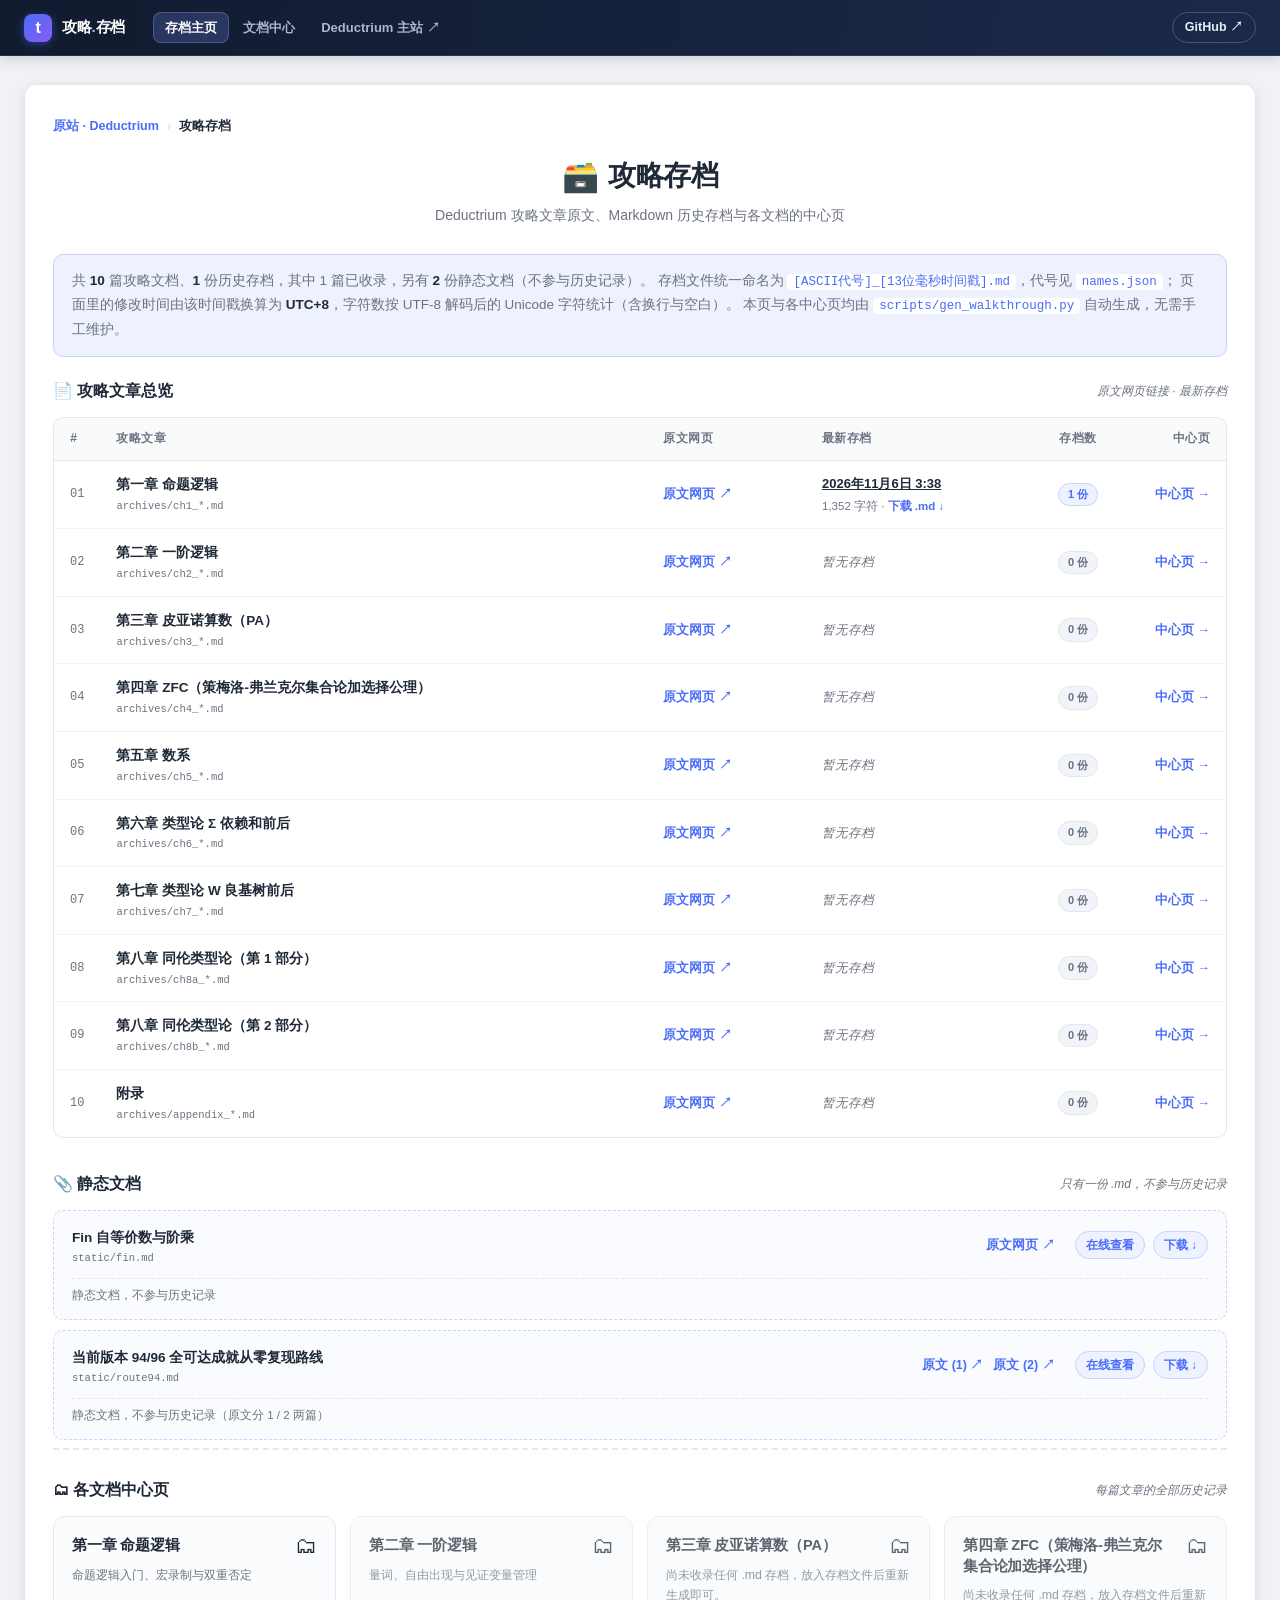
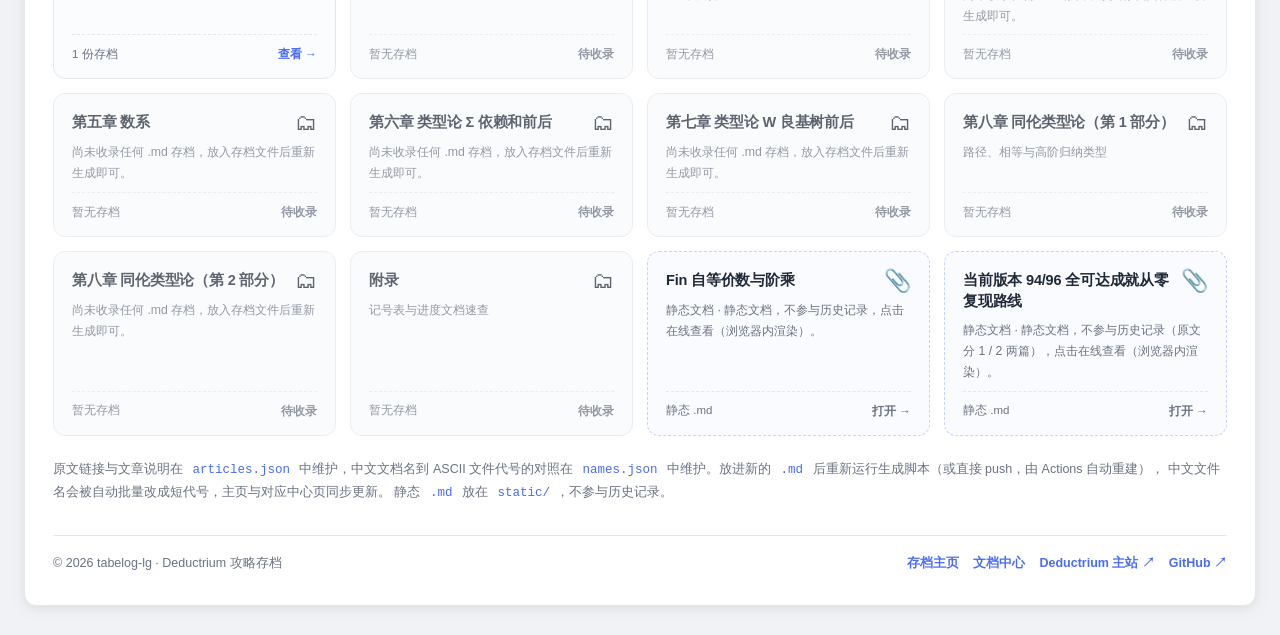
==== index.html @ 06af1749 "init" ====
<!DOCTYPE html>
<html lang="zh-CN">
<head>
    <meta charset="UTF-8">
    <meta name="viewport" content="width=device-width, initial-scale=1.0">
    <title>攻略存档 · Deductrium</title>
    <meta name="description" content="Deductrium 攻略文章原文链接、最新存档与各文档历史记录中心页。">
    <link rel="icon" href="data:,">
    <link rel="stylesheet" href="assets/site.css">
    <link rel="stylesheet" href="assets/walkthrough.css">
    <script src="assets/site.js" defer></script>
</head>
<body class="page-walkthrough has-site-nav" data-section="walkthrough">
    <header class="site-nav">
        <a class="site-nav__brand" href="index.html">
            <span class="site-nav__mark">t</span>
            <span>攻略<span class="site-nav__dot">.</span>存档</span>
        </a>
        <nav class="site-nav__links" aria-label="主导航">
            <a href="index.html" data-nav="walkthrough">存档主页</a>
            <a href="index.html#docs" data-nav="docs">文档中心</a>
            <a href="https://tabelog-lg.github.io/deductrium/" data-nav="deductrium" target="_blank" rel="noopener">Deductrium 主站 ↗</a>
        </nav>
        <a class="site-nav__repo" href="https://github.com/tabelog-lg/deductrium-walkthrough" target="_blank" rel="noopener">GitHub ↗</a>
    </header>
    <div class="container">
        <div class="site-crumb">
            <a href="https://tabelog-lg.github.io/deductrium/">原站 · Deductrium</a><span class="sep">›</span><span class="cur">攻略存档</span>
        </div>
        <div class="header">
            <h1><span class="icon">🗃️</span> 攻略存档</h1>
            <p>Deductrium 攻略文章原文、Markdown 历史存档与各文档的中心页</p>
        </div>

        <div class="wk-lead">
            共 <strong>10</strong> 篇攻略文档、<strong>1</strong> 份历史存档，其中 1 篇已收录，另有 <strong>2</strong> 份静态文档（不参与历史记录）。
            存档文件统一命名为 <code>[ASCII代号]_[13位毫秒时间戳].md</code>，代号见 <code>names.json</code>；
            页面里的修改时间由该时间戳换算为 <strong>UTC+8</strong>，字符数按 UTF-8 解码后的 Unicode 字符统计（含换行与空白）。
            本页与各中心页均由 <code>scripts/gen_walkthrough.py</code> 自动生成，无需手工维护。
        </div>

        <div class="wk-block">
            <div class="section-header">
                <h2>📄 攻略文章总览</h2>
                <span class="hint">原文网页链接 · 最新存档</span>
            </div>
            <div class="wk-table-wrap">
                <table class="wk-table">
                    <thead>
                        <tr>
                            <th class="col-num">#</th>
                            <th>攻略文章</th>
                            <th>原文网页</th>
                            <th class="col-latest">最新存档</th>
                            <th class="col-count">存档数</th>
                            <th class="col-center">中心页</th>
                        </tr>
                    </thead>
                    <tbody>
                <tr>
                    <td class="col-num">01</td>
                    <td>
                        <span class="wk-title">第一章 命题逻辑</span>
                        <span class="wk-slug">archives/ch1_*.md</span>
                    </td>
                    <td><a class="wk-url" href="https://hedgedoc.envs.net/IU_LnfotQT2iZjdZId9YFw" target="_blank" rel="noopener">原文网页 ↗</a></td>
                    <td class="col-latest"><a class="wk-latest-time" href="view.html?f=archives/ch1_1793907529136.md">2026年11月6日 3:38</a><span class="wk-latest-meta">1,352 字符 · <a href="archives/ch1_1793907529136.md" download>下载 .md ↓</a></span></td>
                    <td class="col-count"><span class="wk-pill">1 份</span></td>
                    <td class="col-center"><a class="wk-link" href="docs/ch1.html">中心页 →</a></td>
                </tr>
                <tr>
                    <td class="col-num">02</td>
                    <td>
                        <span class="wk-title">第二章 一阶逻辑</span>
                        <span class="wk-slug">archives/ch2_*.md</span>
                    </td>
                    <td><a class="wk-url" href="https://hedgedoc.envs.net/L8W6ggVbSAOvS451Gs6PHw" target="_blank" rel="noopener">原文网页 ↗</a></td>
                    <td class="col-latest"><span class="wk-none">暂无存档</span></td>
                    <td class="col-count"><span class="wk-pill is-empty">0 份</span></td>
                    <td class="col-center"><a class="wk-link" href="docs/ch2.html">中心页 →</a></td>
                </tr>
                <tr>
                    <td class="col-num">03</td>
                    <td>
                        <span class="wk-title">第三章 皮亚诺算数（PA）</span>
                        <span class="wk-slug">archives/ch3_*.md</span>
                    </td>
                    <td><a class="wk-url" href="https://hedgedoc.envs.net/oFtjqCXESCirxALGiuvRbw" target="_blank" rel="noopener">原文网页 ↗</a></td>
                    <td class="col-latest"><span class="wk-none">暂无存档</span></td>
                    <td class="col-count"><span class="wk-pill is-empty">0 份</span></td>
                    <td class="col-center"><a class="wk-link" href="docs/ch3.html">中心页 →</a></td>
                </tr>
                <tr>
                    <td class="col-num">04</td>
                    <td>
                        <span class="wk-title">第四章 ZFC（策梅洛-弗兰克尔集合论加选择公理）</span>
                        <span class="wk-slug">archives/ch4_*.md</span>
                    </td>
                    <td><a class="wk-url" href="https://hedgedoc.envs.net/ljOpREp8Qi6hXUek3BvMSg" target="_blank" rel="noopener">原文网页 ↗</a></td>
                    <td class="col-latest"><span class="wk-none">暂无存档</span></td>
                    <td class="col-count"><span class="wk-pill is-empty">0 份</span></td>
                    <td class="col-center"><a class="wk-link" href="docs/ch4.html">中心页 →</a></td>
                </tr>
                <tr>
                    <td class="col-num">05</td>
                    <td>
                        <span class="wk-title">第五章 数系</span>
                        <span class="wk-slug">archives/ch5_*.md</span>
                    </td>
                    <td><a class="wk-url" href="https://hedgedoc.envs.net/zvcyamTRRwaRHnGHfEh2kQ" target="_blank" rel="noopener">原文网页 ↗</a></td>
                    <td class="col-latest"><span class="wk-none">暂无存档</span></td>
                    <td class="col-count"><span class="wk-pill is-empty">0 份</span></td>
                    <td class="col-center"><a class="wk-link" href="docs/ch5.html">中心页 →</a></td>
                </tr>
                <tr>
                    <td class="col-num">06</td>
                    <td>
                        <span class="wk-title">第六章 类型论 Σ 依赖和前后</span>
                        <span class="wk-slug">archives/ch6_*.md</span>
                    </td>
                    <td><a class="wk-url" href="https://hedgedoc.envs.net/VlrYi5xMRxqt1FsZgqX_5A" target="_blank" rel="noopener">原文网页 ↗</a></td>
                    <td class="col-latest"><span class="wk-none">暂无存档</span></td>
                    <td class="col-count"><span class="wk-pill is-empty">0 份</span></td>
                    <td class="col-center"><a class="wk-link" href="docs/ch6.html">中心页 →</a></td>
                </tr>
                <tr>
                    <td class="col-num">07</td>
                    <td>
                        <span class="wk-title">第七章 类型论 W 良基树前后</span>
                        <span class="wk-slug">archives/ch7_*.md</span>
                    </td>
                    <td><a class="wk-url" href="https://hedgedoc.envs.net/swx1zhnqS1ShQBuEbePFNQ" target="_blank" rel="noopener">原文网页 ↗</a></td>
                    <td class="col-latest"><span class="wk-none">暂无存档</span></td>
                    <td class="col-count"><span class="wk-pill is-empty">0 份</span></td>
                    <td class="col-center"><a class="wk-link" href="docs/ch7.html">中心页 →</a></td>
                </tr>
                <tr>
                    <td class="col-num">08</td>
                    <td>
                        <span class="wk-title">第八章 同伦类型论（第 1 部分）</span>
                        <span class="wk-slug">archives/ch8a_*.md</span>
                    </td>
                    <td><a class="wk-url" href="https://hedgedoc.envs.net/sCGKhuBrSzyRVRMCHG_X1g" target="_blank" rel="noopener">原文网页 ↗</a></td>
                    <td class="col-latest"><span class="wk-none">暂无存档</span></td>
                    <td class="col-count"><span class="wk-pill is-empty">0 份</span></td>
                    <td class="col-center"><a class="wk-link" href="docs/ch8a.html">中心页 →</a></td>
                </tr>
                <tr>
                    <td class="col-num">09</td>
                    <td>
                        <span class="wk-title">第八章 同伦类型论（第 2 部分）</span>
                        <span class="wk-slug">archives/ch8b_*.md</span>
                    </td>
                    <td><a class="wk-url" href="https://hedgedoc.envs.net/H0kQsIfGQYSLwB-WUnLYxQ" target="_blank" rel="noopener">原文网页 ↗</a></td>
                    <td class="col-latest"><span class="wk-none">暂无存档</span></td>
                    <td class="col-count"><span class="wk-pill is-empty">0 份</span></td>
                    <td class="col-center"><a class="wk-link" href="docs/ch8b.html">中心页 →</a></td>
                </tr>
                <tr>
                    <td class="col-num">10</td>
                    <td>
                        <span class="wk-title">附录</span>
                        <span class="wk-slug">archives/appendix_*.md</span>
                    </td>
                    <td><a class="wk-url" href="https://hedgedoc.envs.net/h0sDOLJdRUy0TUkqEKNT3g" target="_blank" rel="noopener">原文网页 ↗</a></td>
                    <td class="col-latest"><span class="wk-none">暂无存档</span></td>
                    <td class="col-count"><span class="wk-pill is-empty">0 份</span></td>
                    <td class="col-center"><a class="wk-link" href="docs/appendix.html">中心页 →</a></td>
                </tr>
                    </tbody>
                </table>
            </div>
        </div>

        <div class="wk-block wk-static-block">
            <div class="section-header">
                <h2>📎 静态文档</h2>
                <span class="hint">只有一份 .md，不参与历史记录</span>
            </div>
            <div class="wk-static-list">
            <div class="wk-static-item">
                <div class="wk-static-main">
                    <span class="wk-title">Fin 自等价数与阶乘 </span>
                    <span class="wk-slug">static/fin.md</span>
                </div>
                <div class="wk-static-urls"><a class="wk-url" href="https://hedgedoc.envs.net/qMcJimEyTuCbkUWFjPBenA" target="_blank" rel="noopener">原文网页 ↗</a></div>
                <div class="wk-actions">
                    <a href="view.html?f=static/fin.md">在线查看</a>
                    <a href="static/fin.md" download>下载 ↓</a>
                </div>
                <div class="wk-static-note">静态文档，不参与历史记录</div>
            </div>
            <div class="wk-static-item">
                <div class="wk-static-main">
                    <span class="wk-title">当前版本 94/96 全可达成就从零复现路线 </span>
                    <span class="wk-slug">static/route94.md</span>
                </div>
                <div class="wk-static-urls"><a class="wk-url" href="https://hedgedoc.envs.net/0Il3CvaLTxeTCQxeFok_EA" target="_blank" rel="noopener">原文 (1) ↗</a> <a class="wk-url" href="https://hedgedoc.envs.net/2YQBSFnuQ0Say34M0YntwQ" target="_blank" rel="noopener">原文 (2) ↗</a></div>
                <div class="wk-actions">
                    <a href="view.html?f=static/route94.md">在线查看</a>
                    <a href="static/route94.md" download>下载 ↓</a>
                </div>
                <div class="wk-static-note">静态文档，不参与历史记录（原文分 1 / 2 两篇）</div>
            </div>
            </div>
        </div>

        <hr class="divider">

        <div class="wk-block" id="docs">
            <div class="section-header">
                <h2>🗂 各文档中心页</h2>
                <span class="hint">每篇文章的全部历史记录</span>
            </div>
            <div class="wk-grid">
            <a class="wk-card" href="docs/ch1.html">
                <div class="wk-card__top"><h3>第一章 命题逻辑</h3><span class="wk-card__icon">🗂</span></div>
                <p>命题逻辑入门、宏录制与双重否定</p>
                <div class="wk-card__foot"><span>1 份存档</span><span class="wk-card__go">查看 →</span></div>
            </a>
            <a class="wk-card is-empty" href="docs/ch2.html">
                <div class="wk-card__top"><h3>第二章 一阶逻辑</h3><span class="wk-card__icon">🗂</span></div>
                <p>量词、自由出现与见证变量管理</p>
                <div class="wk-card__foot"><span>暂无存档</span><span class="wk-card__go">待收录</span></div>
            </a>
            <a class="wk-card is-empty" href="docs/ch3.html">
                <div class="wk-card__top"><h3>第三章 皮亚诺算数（PA）</h3><span class="wk-card__icon">🗂</span></div>
                <p>尚未收录任何 .md 存档，放入存档文件后重新生成即可。</p>
                <div class="wk-card__foot"><span>暂无存档</span><span class="wk-card__go">待收录</span></div>
            </a>
            <a class="wk-card is-empty" href="docs/ch4.html">
                <div class="wk-card__top"><h3>第四章 ZFC（策梅洛-弗兰克尔集合论加选择公理）</h3><span class="wk-card__icon">🗂</span></div>
                <p>尚未收录任何 .md 存档，放入存档文件后重新生成即可。</p>
                <div class="wk-card__foot"><span>暂无存档</span><span class="wk-card__go">待收录</span></div>
            </a>
            <a class="wk-card is-empty" href="docs/ch5.html">
                <div class="wk-card__top"><h3>第五章 数系</h3><span class="wk-card__icon">🗂</span></div>
                <p>尚未收录任何 .md 存档，放入存档文件后重新生成即可。</p>
                <div class="wk-card__foot"><span>暂无存档</span><span class="wk-card__go">待收录</span></div>
            </a>
            <a class="wk-card is-empty" href="docs/ch6.html">
                <div class="wk-card__top"><h3>第六章 类型论 Σ 依赖和前后</h3><span class="wk-card__icon">🗂</span></div>
                <p>尚未收录任何 .md 存档，放入存档文件后重新生成即可。</p>
                <div class="wk-card__foot"><span>暂无存档</span><span class="wk-card__go">待收录</span></div>
            </a>
            <a class="wk-card is-empty" href="docs/ch7.html">
                <div class="wk-card__top"><h3>第七章 类型论 W 良基树前后</h3><span class="wk-card__icon">🗂</span></div>
                <p>尚未收录任何 .md 存档，放入存档文件后重新生成即可。</p>
                <div class="wk-card__foot"><span>暂无存档</span><span class="wk-card__go">待收录</span></div>
            </a>
            <a class="wk-card is-empty" href="docs/ch8a.html">
                <div class="wk-card__top"><h3>第八章 同伦类型论（第 1 部分）</h3><span class="wk-card__icon">🗂</span></div>
                <p>路径、相等与高阶归纳类型</p>
                <div class="wk-card__foot"><span>暂无存档</span><span class="wk-card__go">待收录</span></div>
            </a>
            <a class="wk-card is-empty" href="docs/ch8b.html">
                <div class="wk-card__top"><h3>第八章 同伦类型论（第 2 部分）</h3><span class="wk-card__icon">🗂</span></div>
                <p>尚未收录任何 .md 存档，放入存档文件后重新生成即可。</p>
                <div class="wk-card__foot"><span>暂无存档</span><span class="wk-card__go">待收录</span></div>
            </a>
            <a class="wk-card is-empty" href="docs/appendix.html">
                <div class="wk-card__top"><h3>附录</h3><span class="wk-card__icon">🗂</span></div>
                <p>记号表与进度文档速查</p>
                <div class="wk-card__foot"><span>暂无存档</span><span class="wk-card__go">待收录</span></div>
            </a>
            <a class="wk-card is-static" href="view.html?f=static/fin.md">
                <div class="wk-card__top"><h3>Fin 自等价数与阶乘</h3><span class="wk-card__icon">📎</span></div>
                <p>静态文档 · 静态文档，不参与历史记录，点击在线查看（浏览器内渲染）。</p>
                <div class="wk-card__foot"><span>静态 .md</span><span class="wk-card__go">打开 →</span></div>
            </a>
            <a class="wk-card is-static" href="view.html?f=static/route94.md">
                <div class="wk-card__top"><h3>当前版本 94/96 全可达成就从零复现路线</h3><span class="wk-card__icon">📎</span></div>
                <p>静态文档 · 静态文档，不参与历史记录（原文分 1 / 2 两篇），点击在线查看（浏览器内渲染）。</p>
                <div class="wk-card__foot"><span>静态 .md</span><span class="wk-card__go">打开 →</span></div>
            </a>
            </div>
        </div>

        <div class="wk-note">
            原文链接与文章说明在 <code>articles.json</code> 中维护，中文文档名到 ASCII 文件代号的对照在
            <code>names.json</code> 中维护。放进新的 <code>.md</code> 后重新运行生成脚本（或直接 push，由 Actions 自动重建），
            中文文件名会被自动批量改成短代号，主页与对应中心页同步更新。
            静态 <code>.md</code> 放在 <code>static/</code>，不参与历史记录。
        </div>
        <footer class="site-footer">
            <span>© 2026 tabelog-lg · Deductrium 攻略存档</span>
            <span class="site-footer__links">
                <a href="index.html">存档主页</a>
                <a href="index.html#docs">文档中心</a>
                <a href="https://tabelog-lg.github.io/deductrium/" target="_blank" rel="noopener">Deductrium 主站 ↗</a>
                <a href="https://github.com/tabelog-lg/deductrium-walkthrough" target="_blank" rel="noopener">GitHub ↗</a>
            </span>
        </footer>
    </div>
</body>
</html>
---- assets/site.css ----
/* ==========================================================================
   site.css · tabelog's local website 全站设计系统
   --------------------------------------------------------------------------
   单一设计源：设计变量、重置、页面骨架、站点顶栏、面包屑、页脚、首页组件。
   兼容层：保留旧站内页使用的 .container / .header / .section-header /
           .breadcrumb / .card-link / .footer / .version-section 等类名，
           使历史页面内联样式无需改动即可继续工作。
   工具页专属外观在 tools.css / tools-form.css，逻辑在 tools/*.js。
   ========================================================================== */

/* ============================ 01 设计变量 ============================ */
:root {
    --bg-color: #f0f2f5;
    --card-bg: #ffffff;
    --primary: #4a6cf7;
    --primary-hover: #3b5de7;
    --primary-soft: #eef2ff;
    --primary-line: #c7d2fe;
    --success: #22c55e;
    --success-hover: #16a34a;
    --danger: #ef4444;
    --danger-hover: #dc2626;
    --border: #e5e7eb;
    --text: #1f2937;
    --text-secondary: #6b7280;
    --shadow: 0 2px 8px rgba(0, 0, 0, 0.06), 0 4px 24px rgba(0, 0, 0, 0.04);
    --radius: 12px;
    --radius-sm: 8px;
    --transition: 0.2s ease;
    --font-mono: 'JetBrains Mono', 'Fira Code', 'Cascadia Code', 'Consolas', 'Monaco', monospace;

    /* 站点壳层 */
    --nav-height: 56px;
    --nav-bg: #111a2e;
    --nav-bg-2: #1b2a4a;
    --nav-fg: #e8edf7;
    --nav-fg-dim: #a9b6cf;
    --grad: linear-gradient(135deg, #4a6cf7 0%, #8b5cf6 100%);
}

/* ========================= 02 重置与页面骨架 ========================= */
* { margin: 0; padding: 0; box-sizing: border-box; }

body {
    font-family: 'Inter', 'PingFang SC', 'Microsoft YaHei', 'Helvetica Neue', -apple-system, sans-serif;
    background: var(--bg-color);
    color: var(--text);
    min-height: 100vh;
    padding: 32px 24px;
    display: flex;
    justify-content: center;
    align-items: flex-start;
    line-height: 1.5;
    -webkit-font-smoothing: antialiased;
    -moz-osx-font-smoothing: grayscale;
}

/* 全站顶栏为 fixed，所有挂了顶栏的页面统一让出顶部空间 */
body.has-site-nav { padding-top: calc(var(--nav-height) + 28px) !important; }

.container {
    width: 100%;
    max-width: 1280px;
    background: var(--card-bg);
    border-radius: var(--radius);
    box-shadow: var(--shadow);
    padding: 32px 28px;
    border: 1px solid var(--border);
}

/* ============================= 03 页头 ============================= */
.header { text-align: center; margin-bottom: 28px; }
.header h1 {
    font-size: 28px;
    font-weight: 700;
    letter-spacing: -0.5px;
    color: var(--text);
    display: flex;
    align-items: center;
    justify-content: center;
    gap: 10px;
}
.header h1 .icon { font-size: 30px; }
.header p { color: var(--text-secondary); font-size: 14px; margin-top: 6px; }

/* ========================= 04 区块头 / 徽标 ========================= */
.section-header {
    display: flex;
    align-items: center;
    justify-content: space-between;
    margin-bottom: 18px;
    flex-wrap: wrap;
    gap: 10px;
}
.section-header h2 {
    font-size: 16px;
    font-weight: 700;
    color: var(--text);
    display: flex;
    align-items: center;
    gap: 8px;
}
.badge {
    background: var(--primary);
    color: #fff;
    font-size: 12px;
    font-weight: 600;
    padding: 2px 10px;
    border-radius: 20px;
    letter-spacing: 0.5px;
}
.hint { font-size: 12px; color: var(--text-secondary); font-style: italic; }

/* ============================ 05 分隔线 ============================ */
.divider { border: none; border-top: 2px dashed var(--border); margin: 8px 0 28px; }

/* ==================== 06 兼容：旧页脚 / 行内代码 ==================== */
.footer {
    margin-top: 26px;
    padding-top: 16px;
    border-top: 1px solid var(--border);
    text-align: center;
    font-size: 12.5px;
    color: var(--text-secondary);
}
.footer a { color: var(--primary); font-weight: 600; text-decoration: none; }
.footer a:hover { text-decoration: underline; }
code {
    font-family: var(--font-mono);
    font-size: 12.5px;
    padding: 1px 6px;
    background: var(--primary-soft);
    border-radius: 4px;
    color: var(--primary);
}

/* ==================== 07 兼容：导航类页面结构 ==================== */
.version-section { margin-bottom: 28px; }
.version-section:last-child { margin-bottom: 8px; }
.version-section .section-header { margin-bottom: 12px; }
.about-text { font-size: 13.5px; line-height: 1.75; color: var(--text-secondary); padding: 4px 2px; }
.about-text a { color: var(--primary); font-weight: 600; text-decoration: none; }
.about-text a:hover { text-decoration: underline; }
.breadcrumb {
    font-size: 12.5px;
    color: var(--text-secondary);
    margin-bottom: 10px;
    display: flex;
    gap: 6px;
    align-items: center;
    flex-wrap: wrap;
}
.breadcrumb a { color: var(--primary); text-decoration: none; font-weight: 600; }
.breadcrumb a:hover { text-decoration: underline; }
.breadcrumb .sep { color: #cbd5e1; }
.card-link {
    display: inline-flex;
    align-items: center;
    gap: 4px;
    padding: 7px 14px;
    border-radius: 20px;
    font-size: 12.5px;
    font-weight: 600;
    text-decoration: none;
    transition: all var(--transition);
    border: 1.5px solid transparent;
    white-space: nowrap;
}
.card-link.primary { background: var(--primary); color: #fff; border-color: var(--primary); }
.card-link.primary:hover {
    background: var(--primary-hover);
    border-color: var(--primary-hover);
    box-shadow: 0 3px 10px rgba(74, 108, 247, 0.3);
}
.card-link.ghost { background: #fff; color: var(--text-secondary); border-color: var(--border); }
.card-link.ghost:hover { color: var(--primary); border-color: var(--primary-line); background: var(--primary-soft); }

/* ========================= 08 全站顶栏 ========================= */
.site-nav {
    position: fixed;
    top: 0; left: 0; right: 0;
    height: var(--nav-height);
    z-index: 1000;
    display: flex;
    align-items: center;
    gap: 28px;
    padding: 0 24px;
    background: linear-gradient(100deg, var(--nav-bg) 0%, var(--nav-bg-2) 100%);
    border-bottom: 1px solid rgba(255, 255, 255, 0.09);
    box-shadow: 0 2px 14px rgba(15, 23, 42, 0.18);
}
.site-nav__brand {
    display: inline-flex;
    align-items: center;
    gap: 10px;
    color: #fff;
    text-decoration: none;
    font-weight: 700;
    font-size: 15px;
    letter-spacing: -0.2px;
    white-space: nowrap;
    flex: none;
}
.site-nav__mark {
    width: 28px; height: 28px;
    display: grid; place-items: center;
    border-radius: 8px;
    background: var(--grad);
    font-size: 16px;
    box-shadow: 0 2px 10px rgba(74, 108, 247, 0.45);
}
.site-nav__dot { color: #a5b4fc; }
.site-nav__links {
    display: flex;
    align-items: center;
    gap: 2px;
    min-width: 0;
    overflow-x: auto;
    scrollbar-width: none;
}
.site-nav__links::-webkit-scrollbar { display: none; }
.site-nav__links a {
    color: var(--nav-fg-dim);
    text-decoration: none;
    font-size: 13px;
    font-weight: 600;
    padding: 6px 12px;
    border-radius: 8px;
    white-space: nowrap;
    transition: color var(--transition), background var(--transition);
}
.site-nav__links a:hover { color: #fff; background: rgba(255, 255, 255, 0.08); }
.site-nav__links a.is-active {
    color: #fff;
    background: rgba(122, 145, 255, 0.22);
    box-shadow: inset 0 0 0 1px rgba(165, 180, 252, 0.28);
}
.site-nav__repo {
    margin-left: auto;
    flex: none;
    color: var(--nav-fg);
    font-size: 12.5px;
    font-weight: 600;
    text-decoration: none;
    border: 1px solid rgba(255, 255, 255, 0.2);
    border-radius: 20px;
    padding: 5px 12px;
    transition: all var(--transition);
    white-space: nowrap;
}
.site-nav__repo:hover { background: rgba(255, 255, 255, 0.12); border-color: rgba(255, 255, 255, 0.4); }

/* ========================= 09 全站面包屑 ========================= */
.site-crumb {
    display: flex;
    align-items: center;
    flex-wrap: wrap;
    gap: 8px;
    font-size: 12.5px;
    color: var(--text-secondary);
    margin-bottom: 18px;
}
.site-crumb a { color: var(--primary); text-decoration: none; font-weight: 600; }
.site-crumb a:hover { text-decoration: underline; }
.site-crumb .sep { color: #cbd5e1; }
.site-crumb .cur { color: var(--text); font-weight: 600; }

/* ========================= 10 全站页脚 ========================= */
.site-footer {
    margin-top: 30px;
    padding-top: 18px;
    border-top: 1px solid var(--border);
    display: flex;
    align-items: center;
    justify-content: space-between;
    flex-wrap: wrap;
    gap: 10px;
    font-size: 12.5px;
    color: var(--text-secondary);
}
.site-footer a { color: var(--primary); text-decoration: none; font-weight: 600; }
.site-footer a:hover { text-decoration: underline; }
.site-footer .site-footer__links { display: flex; gap: 14px; flex-wrap: wrap; }

/* ========================= 11 首页组件 ========================= */
.page-home .container { padding-top: 40px; }

.hero { position: relative; text-align: center; padding: 12px 0 34px; overflow: hidden; }
.hero::before {
    content: "";
    position: absolute;
    top: -120px; left: 50%;
    width: 620px; height: 320px;
    transform: translateX(-50%);
    background: radial-gradient(ellipse at center, rgba(122, 145, 255, 0.20), rgba(139, 92, 246, 0.06) 55%, transparent 72%);
    pointer-events: none;
}
.hero__eyebrow {
    position: relative;
    display: inline-flex;
    align-items: center;
    gap: 8px;
    font-size: 11.5px;
    font-weight: 700;
    letter-spacing: 1.4px;
    text-transform: uppercase;
    color: var(--primary);
    background: var(--primary-soft);
    border: 1px solid var(--primary-line);
    border-radius: 20px;
    padding: 4px 14px;
    margin-bottom: 18px;
}
.hero h1 {
    position: relative;
    font-size: clamp(30px, 5vw, 46px);
    font-weight: 800;
    letter-spacing: -1.4px;
    line-height: 1.18;
    background: linear-gradient(120deg, #1f2937 10%, #4a6cf7 55%, #8b5cf6 95%);
    -webkit-background-clip: text;
    background-clip: text;
    -webkit-text-fill-color: transparent;
}
.hero > p {
    position: relative;
    max-width: 640px;
    margin: 14px auto 0;
    font-size: 15px;
    line-height: 1.8;
    color: var(--text-secondary);
}
.hero__actions { position: relative; display: flex; justify-content: center; gap: 10px; flex-wrap: wrap; margin-top: 24px; }
.btn {
    display: inline-flex;
    align-items: center;
    gap: 8px;
    padding: 10px 20px;
    border-radius: 10px;
    font-size: 13.5px;
    font-weight: 700;
    text-decoration: none;
    border: 1.5px solid transparent;
    transition: all var(--transition);
}
.btn--primary { background: var(--grad); color: #fff; box-shadow: 0 4px 16px rgba(74, 108, 247, 0.28); }
.btn--primary:hover { transform: translateY(-2px); box-shadow: 0 8px 24px rgba(74, 108, 247, 0.36); }
.btn--ghost { background: #fff; color: var(--text); border-color: var(--border); }
.btn--ghost:hover { border-color: var(--primary-line); color: var(--primary); background: var(--primary-soft); }
.hero__meta {
    position: relative;
    display: flex;
    justify-content: center;
    gap: 10px;
    flex-wrap: wrap;
    margin-top: 22px;
}
.hero__meta span {
    font-size: 11.5px;
    font-weight: 600;
    color: var(--text-secondary);
    background: #f8fafc;
    border: 1px solid var(--border);
    border-radius: 20px;
    padding: 4px 12px;
}
.hero__meta span::before { content: "●"; color: var(--success); margin-right: 6px; font-size: 8px; vertical-align: 1px; }

.section-title { margin: 34px 0 16px; }
.section-title h2 { font-size: 19px; font-weight: 800; letter-spacing: -0.4px; display: flex; align-items: center; gap: 9px; }
.section-title h2::before {
    content: "";
    width: 4px; height: 18px;
    border-radius: 3px;
    background: var(--grad);
}
.section-title p { font-size: 13px; color: var(--text-secondary); margin-top: 5px; }

.portal-grid {
    display: grid;
    grid-template-columns: repeat(auto-fill, minmax(250px, 1fr));
    gap: 16px;
}
.portal-card {
    position: relative;
    display: flex;
    flex-direction: column;
    gap: 10px;
    padding: 22px 20px 18px;
    background: #fbfcfe;
    border: 1px solid var(--border);
    border-radius: 14px;
    text-decoration: none;
    color: inherit;
    transition: all var(--transition);
}
.portal-card:hover {
    transform: translateY(-3px);
    border-color: var(--primary-line);
    background: #fff;
    box-shadow: 0 8px 26px rgba(74, 108, 247, 0.13);
}
.portal-card__icon { font-size: 28px; line-height: 1; }
.portal-card h3 { font-size: 16px; font-weight: 800; letter-spacing: -0.2px; }
.portal-card p { font-size: 12.8px; line-height: 1.7; color: var(--text-secondary); flex: 1; }
.portal-card__tags { display: flex; gap: 6px; flex-wrap: wrap; }
.portal-card__tags span {
    font-size: 10.5px;
    font-weight: 600;
    color: var(--primary);
    background: var(--primary-soft);
    border: 1px solid var(--primary-line);
    border-radius: 6px;
    padding: 2px 8px;
}
.portal-card__go {
    font-size: 12.5px;
    font-weight: 700;
    color: var(--primary);
    border-top: 1px dashed var(--border);
    padding-top: 12px;
}
.portal-card:hover .portal-card__go { color: var(--primary-hover); }
.portal-card.is-disabled { opacity: 0.62; background: #f8fafc; cursor: default; }
.portal-card.is-disabled:hover { transform: none; box-shadow: none; border-color: var(--border); }
.portal-card.is-disabled .portal-card__tags span { color: var(--text-secondary); background: #f1f5f9; border-color: var(--border); }
.portal-card.is-disabled .portal-card__go { color: var(--text-secondary); }

.site-tree {
    font-family: var(--font-mono);
    font-size: 12.5px;
    line-height: 2;
    color: var(--text);
    background: #f8fafc;
    border: 1px solid var(--border);
    border-radius: 10px;
    padding: 16px 20px;
    white-space: pre-wrap;
    overflow-x: auto;
}
.note-box {
    display: flex;
    gap: 12px;
    align-items: flex-start;
    background: var(--primary-soft);
    border: 1px solid var(--primary-line);
    border-radius: 10px;
    padding: 14px 18px;
    font-size: 13px;
    line-height: 1.75;
    color: var(--text);
}
.note-box .note-icon { font-size: 18px; flex: none; }
.note-box code { background: #fff; }

/* ========================= 12 404 页 ========================= */
.error-box { text-align: center; padding: 46px 0 30px; }
.error-box .code {
    font-size: clamp(64px, 14vw, 110px);
    font-weight: 800;
    letter-spacing: -4px;
    line-height: 1;
    background: var(--grad);
    -webkit-background-clip: text;
    background-clip: text;
    -webkit-text-fill-color: transparent;
}
.error-box h1 { font-size: 22px; margin-top: 12px; font-weight: 800; }
.error-box p { color: var(--text-secondary); font-size: 14px; margin: 10px 0 24px; }

/* ========================= 13 响应式 ========================= */
@media (max-width: 768px) {
    body { padding: 16px 10px; }
    .container { padding: 20px 14px; }
    .header h1 { font-size: 22px; }
    .site-nav { gap: 12px; padding: 0 12px; }
    .site-nav__brand span:last-child { display: none; }
    .site-nav__repo { display: none; }
    .site-footer { justify-content: center; text-align: center; }
}
@media (max-width: 400px) {
    .header h1 { font-size: 19px; }
    .hero__meta { gap: 6px; }
}
@media (prefers-reduced-motion: reduce) {
    * { transition-duration: 0.01ms !important; animation-duration: 0.01ms !important; }
}
---- assets/walkthrough.css ----
/* ==========================================================================
   walkthrough.css · 攻略存档栏目
   --------------------------------------------------------------------------
   配合 assets/site.css 使用。主页与各文档中心页均由
   scripts/gen_walkthrough.py 生成，样式统一放在这里。
   ========================================================================== */

.wk-lead {
    font-size: 13.5px;
    line-height: 1.8;
    color: var(--text-secondary);
    background: var(--primary-soft);
    border: 1px solid var(--primary-line);
    border-radius: 10px;
    padding: 14px 18px;
    margin-bottom: 22px;
}
.wk-lead strong { color: var(--text); }
.wk-lead code { background: #fff; }

.wk-block + .wk-block { margin-top: 34px; }
.wk-block > .section-header { margin-bottom: 14px; }
.wk-block > .section-header .hint { font-weight: 400; }

/* ---------------- 总览表 ---------------- */
.wk-table-wrap {
    border: 1px solid var(--border);
    border-radius: 10px;
    overflow-x: auto;
    background: #fff;
}
.wk-table {
    width: 100%;
    border-collapse: collapse;
    font-size: 13px;
    min-width: 780px;
}
.wk-table thead th {
    background: #f8fafc;
    color: var(--text-secondary);
    font-size: 11.5px;
    font-weight: 700;
    letter-spacing: 0.4px;
    text-align: left;
    padding: 12px 16px;
    border-bottom: 1px solid var(--border);
    white-space: nowrap;
}
.wk-table tbody td {
    padding: 13px 16px;
    border-bottom: 1px solid #f1f5f9;
    vertical-align: middle;
    line-height: 1.6;
}
.wk-table tbody tr:last-child td { border-bottom: none; }
.wk-table tbody tr:hover { background: #fbfcff; }
.wk-table .col-num { width: 46px; color: var(--text-secondary); font-family: var(--font-mono); font-size: 12px; white-space: nowrap; }
.wk-table .col-latest { width: 220px; }
/* 份数到 3~4 位数时也不折行（历史上 "105 份" 会在空格处断开） */
.wk-table .col-count { width: 104px; text-align: center; white-space: nowrap; }
.wk-table .col-center { width: 96px; text-align: right; white-space: nowrap; }

.wk-title { font-weight: 700; color: var(--text); font-size: 13.5px; }
.wk-slug {
    display: block;
    margin-top: 2px;
    font-family: var(--font-mono);
    font-size: 10.5px;
    color: var(--text-secondary);
    word-break: break-all;
}
.wk-url {
    display: inline-flex;
    align-items: center;
    gap: 3px;
    color: var(--primary);
    font-size: 12.5px;
    font-weight: 600;
    text-decoration: none;
    white-space: nowrap;
}
.wk-url:hover { text-decoration: underline; }
.wk-dash { color: #b6c0cf; }

.wk-latest-time { font-weight: 700; color: var(--text); font-variant-numeric: tabular-nums; white-space: nowrap; }
.wk-latest-meta { display: block; font-size: 11.5px; color: var(--text-secondary); margin-top: 2px; white-space: nowrap; }
.wk-latest-meta a { color: var(--primary); text-decoration: none; font-weight: 600; }
.wk-latest-meta a:hover { text-decoration: underline; }
.wk-none { color: var(--text-secondary); font-size: 12.5px; font-style: italic; }

.wk-pill {
    display: inline-block;
    padding: 2px 9px;
    border-radius: 20px;
    font-size: 11px;
    font-weight: 700;
    background: var(--primary-soft);
    color: var(--primary);
    border: 1px solid var(--primary-line);
    font-variant-numeric: tabular-nums;
    /* 关键：份数超过 100 时 "105 份" 不允许在空格处换行 */
    white-space: nowrap;
}
.wk-pill.is-empty { background: #f1f5f9; color: var(--text-secondary); border-color: var(--border); }
.wk-link {
    color: var(--primary);
    font-size: 12.5px;
    font-weight: 700;
    text-decoration: none;
    white-space: nowrap;
}
.wk-link:hover { text-decoration: underline; }
.wk-link.is-disabled { color: #b6c0cf; pointer-events: none; }

/* ---------------- 静态文档列表 ---------------- */
.wk-static-block { margin-top: 30px; }
.wk-static-list {
    display: flex;
    flex-direction: column;
    gap: 10px;
}
.wk-static-item {
    display: flex;
    align-items: center;
    flex-wrap: wrap;
    gap: 12px 20px;
    padding: 14px 18px;
    border: 1px dashed var(--primary-line);
    border-radius: 10px;
    background: #fafbff;
}
.wk-static-main { flex: 1 1 280px; min-width: 0; }
.wk-static-urls { display: flex; gap: 10px; flex-wrap: wrap; flex: none; }
.wk-static-note {
    flex: 1 1 100%;
    font-size: 11.5px;
    color: var(--text-secondary);
    border-top: 1px dashed var(--border);
    padding-top: 8px;
}
.wk-static-missing { color: var(--danger); font-size: 11px; font-weight: 600; }
.wk-static-empty { color: var(--text-secondary); font-size: 11px; font-weight: 600; }

/* ---------------- 中心页卡片 ---------------- */
.wk-grid {
    display: grid;
    grid-template-columns: repeat(auto-fill, minmax(268px, 1fr));
    gap: 14px;
}
.wk-card {
    display: flex;
    flex-direction: column;
    gap: 8px;
    padding: 18px 18px 15px;
    border: 1px solid var(--border);
    border-radius: 12px;
    background: #fbfcfe;
    text-decoration: none;
    color: inherit;
    transition: all var(--transition);
}
.wk-card:hover {
    transform: translateY(-2px);
    border-color: var(--primary-line);
    background: #fff;
    box-shadow: 0 6px 20px rgba(74, 108, 247, 0.12);
}
.wk-card__top { display: flex; align-items: flex-start; justify-content: space-between; gap: 10px; }
.wk-card__icon { font-size: 22px; line-height: 1; flex: none; }
.wk-card h3 { font-size: 14.5px; font-weight: 800; line-height: 1.45; letter-spacing: -0.2px; }
.wk-card p {
    font-size: 12.3px;
    line-height: 1.7;
    color: var(--text-secondary);
    flex: 1;
    min-height: 20px;
}
.wk-card__foot {
    display: flex;
    align-items: center;
    justify-content: space-between;
    gap: 8px;
    padding-top: 10px;
    border-top: 1px dashed var(--border);
    font-size: 11.5px;
    color: var(--text-secondary);
    white-space: nowrap;
}
.wk-card__go { color: var(--primary); font-weight: 700; font-size: 12px; }
.wk-card.is-empty { opacity: 0.72; background: #f8fafc; }
.wk-card.is-empty:hover { transform: none; box-shadow: none; border-color: var(--border); }
.wk-card.is-empty .wk-card__go { color: var(--text-secondary); }
/* 静态文档卡片：虚线边框 + 淡底，明确区别于「有历史记录的中心页」 */
.wk-card.is-static { border-style: dashed; border-color: var(--primary-line); background: #fafbff; }
.wk-card.is-static .wk-card__go { color: var(--text-secondary); }

/* ---------------- 中心页：元信息 ---------------- */
.wk-meta {
    display: flex;
    flex-wrap: wrap;
    gap: 10px;
    margin-bottom: 20px;
}
.wk-meta__item {
    background: #f8fafc;
    border: 1px solid var(--border);
    border-radius: 9px;
    padding: 10px 16px;
    min-width: 130px;
}
.wk-meta__item .k { display: block; font-size: 11px; color: var(--text-secondary); margin-bottom: 3px; }
.wk-meta__item .v { font-size: 15px; font-weight: 800; color: var(--text); font-variant-numeric: tabular-nums; white-space: nowrap; }
.wk-meta__item .v small { font-size: 11.5px; font-weight: 600; color: var(--text-secondary); }
.wk-meta__item a.v { color: var(--primary); font-size: 13px; text-decoration: none; }
.wk-meta__item a.v:hover { text-decoration: underline; }

/* ---------------- 中心页：历史表 ---------------- */
.wk-history .col-idx { width: 54px; }
.wk-history .col-time { width: 210px; }
.wk-history .col-chars { width: 130px; white-space: nowrap; }
.wk-history .col-actions { width: 190px; text-align: right; }
.wk-time { font-weight: 700; color: var(--text); font-variant-numeric: tabular-nums; white-space: nowrap; }
.wk-chars { font-family: var(--font-mono); font-size: 12.5px; color: var(--text); font-variant-numeric: tabular-nums; white-space: nowrap; }
.wk-chars small { color: var(--text-secondary); font-size: 10.5px; margin-left: 3px; font-family: inherit; }
.wk-new {
    display: inline-block;
    margin-left: 8px;
    padding: 1px 7px;
    border-radius: 20px;
    font-size: 10px;
    font-weight: 700;
    color: #fff;
    background: var(--grad);
    vertical-align: 1px;
    white-space: nowrap;
}
.wk-actions { display: inline-flex; gap: 8px; justify-content: flex-end; flex-wrap: wrap; }
.wk-actions a {
    font-size: 12px;
    font-weight: 600;
    color: var(--primary);
    text-decoration: none;
    padding: 4px 10px;
    border: 1px solid var(--primary-line);
    border-radius: 16px;
    background: var(--primary-soft);
    white-space: nowrap;
    transition: all var(--transition);
}
.wk-actions a:hover { background: var(--primary); color: #fff; border-color: var(--primary); }

.wk-empty {
    text-align: center;
    padding: 38px 18px;
    border: 2px dashed var(--border);
    border-radius: 10px;
    background: #fafbfc;
    color: var(--text-secondary);
    font-size: 13.5px;
    line-height: 1.8;
}
.wk-empty .big { font-size: 30px; display: block; margin-bottom: 8px; }
.wk-empty code { background: #fff; }

.wk-back { margin-top: 24px; font-size: 12.5px; }
.wk-back a { color: var(--primary); text-decoration: none; font-weight: 600; }
.wk-back a:hover { text-decoration: underline; }

.wk-note {
    margin-top: 22px;
    font-size: 12.5px;
    line-height: 1.8;
    color: var(--text-secondary);
}
.wk-note code { background: #fff; }

@media (max-width: 768px) {
    .wk-grid { grid-template-columns: 1fr; }
    .wk-table { min-width: 700px; }
    .wk-meta__item { flex: 1 1 130px; min-width: 0; }
    .wk-static-item { flex-direction: column; align-items: flex-start; }
    .wk-static-main { flex: 1 1 auto; }
}
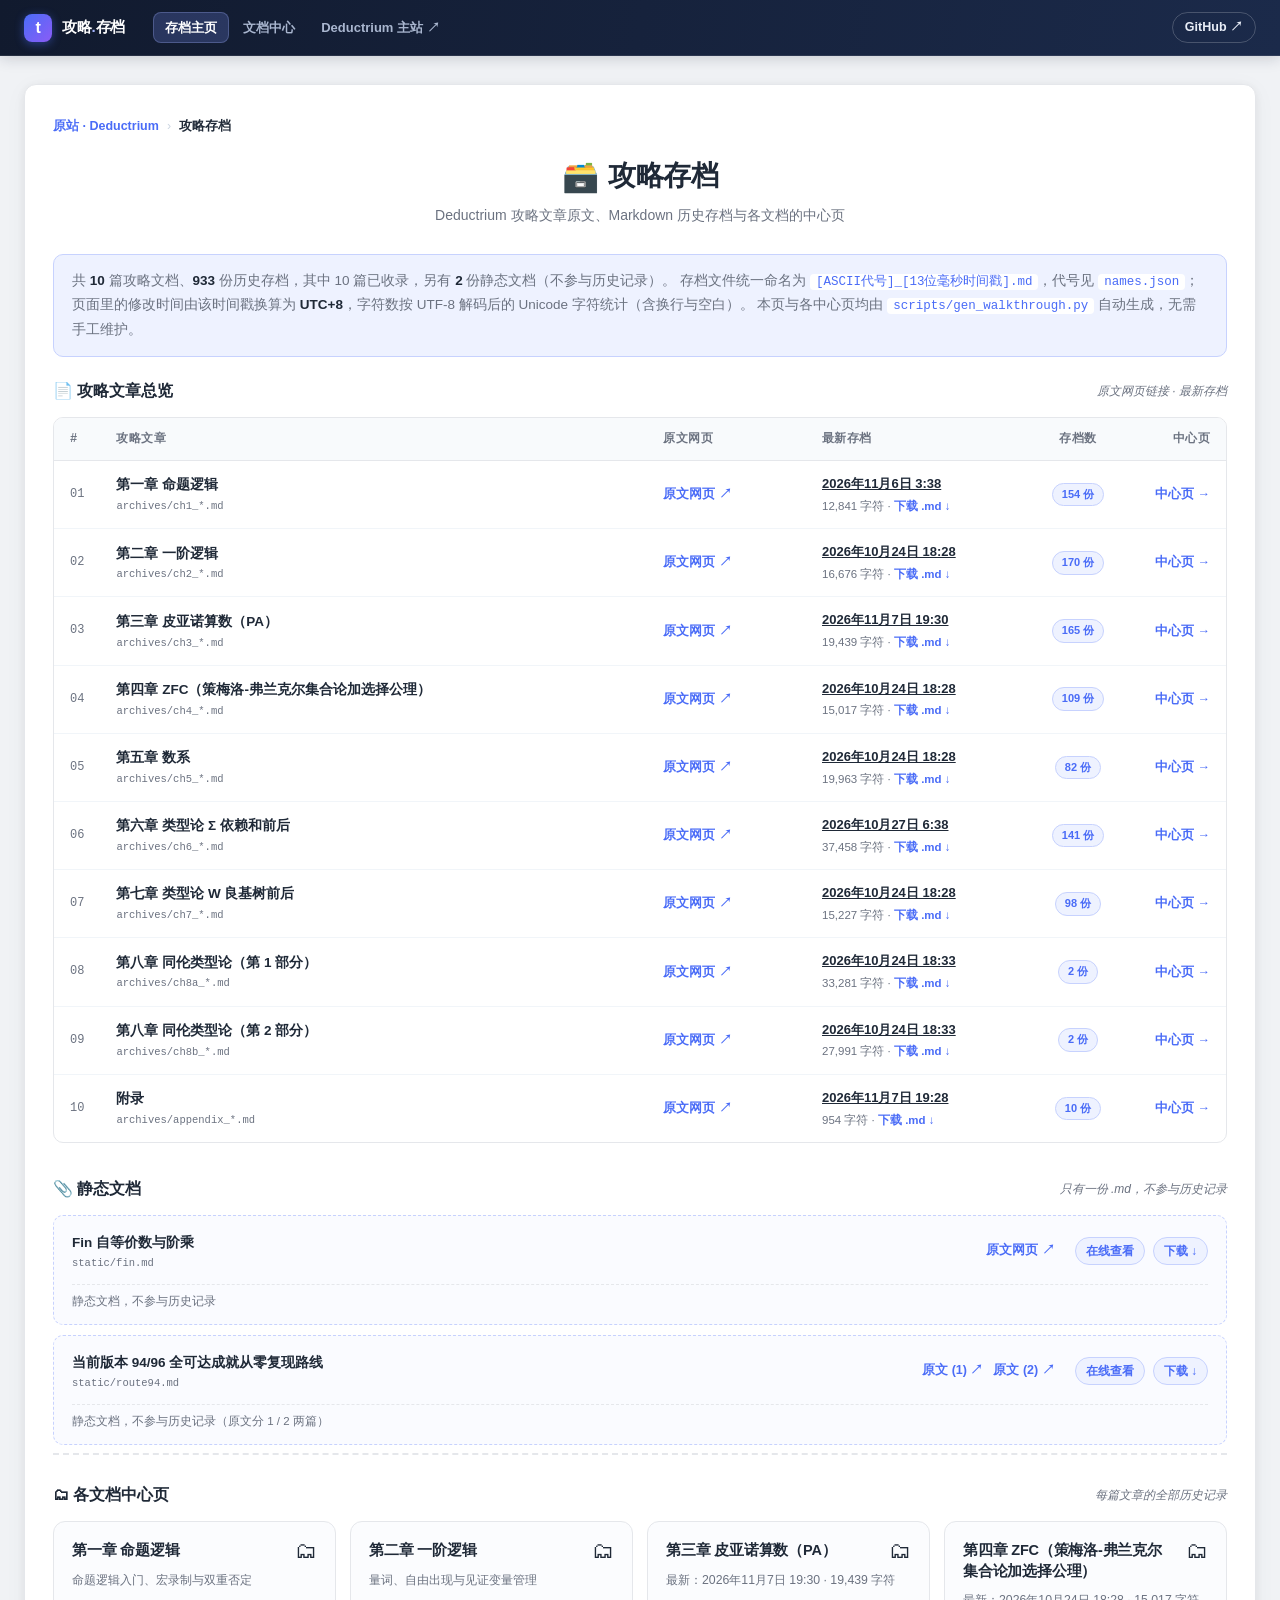
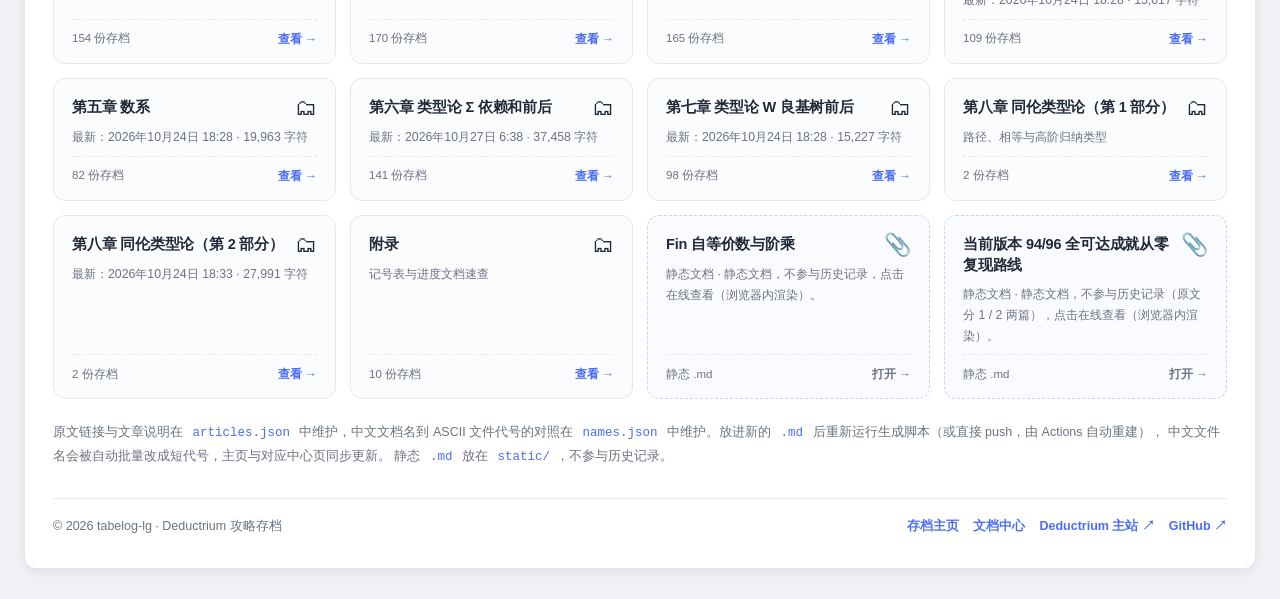
==== commit def70982: "chore: normalize filenames and rebuild walkthrough pages" ====
--- a/index.html
+++ b/index.html
@@ -33,7 +33,7 @@
         </div>
 
         <div class="wk-lead">
-            共 <strong>10</strong> 篇攻略文档、<strong>1</strong> 份历史存档，其中 1 篇已收录，另有 <strong>2</strong> 份静态文档（不参与历史记录）。
+            共 <strong>10</strong> 篇攻略文档、<strong>933</strong> 份历史存档，其中 10 篇已收录，另有 <strong>2</strong> 份静态文档（不参与历史记录）。
             存档文件统一命名为 <code>[ASCII代号]_[13位毫秒时间戳].md</code>，代号见 <code>names.json</code>；
             页面里的修改时间由该时间戳换算为 <strong>UTC+8</strong>，字符数按 UTF-8 解码后的 Unicode 字符统计（含换行与空白）。
             本页与各中心页均由 <code>scripts/gen_walkthrough.py</code> 自动生成，无需手工维护。
@@ -64,8 +64,8 @@
                         <span class="wk-slug">archives/ch1_*.md</span>
                     </td>
                     <td><a class="wk-url" href="https://hedgedoc.envs.net/IU_LnfotQT2iZjdZId9YFw" target="_blank" rel="noopener">原文网页 ↗</a></td>
-                    <td class="col-latest"><a class="wk-latest-time" href="view.html?f=archives/ch1_1793907529136.md">2026年11月6日 3:38</a><span class="wk-latest-meta">1,352 字符 · <a href="archives/ch1_1793907529136.md" download>下载 .md ↓</a></span></td>
-                    <td class="col-count"><span class="wk-pill">1 份</span></td>
+                    <td class="col-latest"><a class="wk-latest-time" href="view.html?f=archives/ch1_1793907529136.md">2026年11月6日 3:38</a><span class="wk-latest-meta">12,841 字符 · <a href="archives/ch1_1793907529136.md" download>下载 .md ↓</a></span></td>
+                    <td class="col-count"><span class="wk-pill">154 份</span></td>
                     <td class="col-center"><a class="wk-link" href="docs/ch1.html">中心页 →</a></td>
                 </tr>
                 <tr>
@@ -75,8 +75,8 @@
                         <span class="wk-slug">archives/ch2_*.md</span>
                     </td>
                     <td><a class="wk-url" href="https://hedgedoc.envs.net/L8W6ggVbSAOvS451Gs6PHw" target="_blank" rel="noopener">原文网页 ↗</a></td>
-                    <td class="col-latest"><span class="wk-none">暂无存档</span></td>
-                    <td class="col-count"><span class="wk-pill is-empty">0 份</span></td>
+                    <td class="col-latest"><a class="wk-latest-time" href="view.html?f=archives/ch2_1792837704622.md">2026年10月24日 18:28</a><span class="wk-latest-meta">16,676 字符 · <a href="archives/ch2_1792837704622.md" download>下载 .md ↓</a></span></td>
+                    <td class="col-count"><span class="wk-pill">170 份</span></td>
                     <td class="col-center"><a class="wk-link" href="docs/ch2.html">中心页 →</a></td>
                 </tr>
                 <tr>
@@ -86,8 +86,8 @@
                         <span class="wk-slug">archives/ch3_*.md</span>
                     </td>
                     <td><a class="wk-url" href="https://hedgedoc.envs.net/oFtjqCXESCirxALGiuvRbw" target="_blank" rel="noopener">原文网页 ↗</a></td>
-                    <td class="col-latest"><span class="wk-none">暂无存档</span></td>
-                    <td class="col-count"><span class="wk-pill is-empty">0 份</span></td>
+                    <td class="col-latest"><a class="wk-latest-time" href="view.html?f=archives/ch3_1794051026808.md">2026年11月7日 19:30</a><span class="wk-latest-meta">19,439 字符 · <a href="archives/ch3_1794051026808.md" download>下载 .md ↓</a></span></td>
+                    <td class="col-count"><span class="wk-pill">165 份</span></td>
                     <td class="col-center"><a class="wk-link" href="docs/ch3.html">中心页 →</a></td>
                 </tr>
                 <tr>
@@ -97,8 +97,8 @@
                         <span class="wk-slug">archives/ch4_*.md</span>
                     </td>
                     <td><a class="wk-url" href="https://hedgedoc.envs.net/ljOpREp8Qi6hXUek3BvMSg" target="_blank" rel="noopener">原文网页 ↗</a></td>
-                    <td class="col-latest"><span class="wk-none">暂无存档</span></td>
-                    <td class="col-count"><span class="wk-pill is-empty">0 份</span></td>
+                    <td class="col-latest"><a class="wk-latest-time" href="view.html?f=archives/ch4_1792837705031.md">2026年10月24日 18:28</a><span class="wk-latest-meta">15,017 字符 · <a href="archives/ch4_1792837705031.md" download>下载 .md ↓</a></span></td>
+                    <td class="col-count"><span class="wk-pill">109 份</span></td>
                     <td class="col-center"><a class="wk-link" href="docs/ch4.html">中心页 →</a></td>
                 </tr>
                 <tr>
@@ -108,8 +108,8 @@
                         <span class="wk-slug">archives/ch5_*.md</span>
                     </td>
                     <td><a class="wk-url" href="https://hedgedoc.envs.net/zvcyamTRRwaRHnGHfEh2kQ" target="_blank" rel="noopener">原文网页 ↗</a></td>
-                    <td class="col-latest"><span class="wk-none">暂无存档</span></td>
-                    <td class="col-count"><span class="wk-pill is-empty">0 份</span></td>
+                    <td class="col-latest"><a class="wk-latest-time" href="view.html?f=archives/ch5_1792837705133.md">2026年10月24日 18:28</a><span class="wk-latest-meta">19,963 字符 · <a href="archives/ch5_1792837705133.md" download>下载 .md ↓</a></span></td>
+                    <td class="col-count"><span class="wk-pill">82 份</span></td>
                     <td class="col-center"><a class="wk-link" href="docs/ch5.html">中心页 →</a></td>
                 </tr>
                 <tr>
@@ -119,8 +119,8 @@
                         <span class="wk-slug">archives/ch6_*.md</span>
                     </td>
                     <td><a class="wk-url" href="https://hedgedoc.envs.net/VlrYi5xMRxqt1FsZgqX_5A" target="_blank" rel="noopener">原文网页 ↗</a></td>
-                    <td class="col-latest"><span class="wk-none">暂无存档</span></td>
-                    <td class="col-count"><span class="wk-pill is-empty">0 份</span></td>
+                    <td class="col-latest"><a class="wk-latest-time" href="view.html?f=archives/ch6_1793054303905.md">2026年10月27日 6:38</a><span class="wk-latest-meta">37,458 字符 · <a href="archives/ch6_1793054303905.md" download>下载 .md ↓</a></span></td>
+                    <td class="col-count"><span class="wk-pill">141 份</span></td>
                     <td class="col-center"><a class="wk-link" href="docs/ch6.html">中心页 →</a></td>
                 </tr>
                 <tr>
@@ -130,8 +130,8 @@
                         <span class="wk-slug">archives/ch7_*.md</span>
                     </td>
                     <td><a class="wk-url" href="https://hedgedoc.envs.net/swx1zhnqS1ShQBuEbePFNQ" target="_blank" rel="noopener">原文网页 ↗</a></td>
-                    <td class="col-latest"><span class="wk-none">暂无存档</span></td>
-                    <td class="col-count"><span class="wk-pill is-empty">0 份</span></td>
+                    <td class="col-latest"><a class="wk-latest-time" href="view.html?f=archives/ch7_1792837704624.md">2026年10月24日 18:28</a><span class="wk-latest-meta">15,227 字符 · <a href="archives/ch7_1792837704624.md" download>下载 .md ↓</a></span></td>
+                    <td class="col-count"><span class="wk-pill">98 份</span></td>
                     <td class="col-center"><a class="wk-link" href="docs/ch7.html">中心页 →</a></td>
                 </tr>
                 <tr>
@@ -141,8 +141,8 @@
                         <span class="wk-slug">archives/ch8a_*.md</span>
                     </td>
                     <td><a class="wk-url" href="https://hedgedoc.envs.net/sCGKhuBrSzyRVRMCHG_X1g" target="_blank" rel="noopener">原文网页 ↗</a></td>
-                    <td class="col-latest"><span class="wk-none">暂无存档</span></td>
-                    <td class="col-count"><span class="wk-pill is-empty">0 份</span></td>
+                    <td class="col-latest"><a class="wk-latest-time" href="view.html?f=archives/ch8a_1792838004201.md">2026年10月24日 18:33</a><span class="wk-latest-meta">33,281 字符 · <a href="archives/ch8a_1792838004201.md" download>下载 .md ↓</a></span></td>
+                    <td class="col-count"><span class="wk-pill">2 份</span></td>
                     <td class="col-center"><a class="wk-link" href="docs/ch8a.html">中心页 →</a></td>
                 </tr>
                 <tr>
@@ -152,8 +152,8 @@
                         <span class="wk-slug">archives/ch8b_*.md</span>
                     </td>
                     <td><a class="wk-url" href="https://hedgedoc.envs.net/H0kQsIfGQYSLwB-WUnLYxQ" target="_blank" rel="noopener">原文网页 ↗</a></td>
-                    <td class="col-latest"><span class="wk-none">暂无存档</span></td>
-                    <td class="col-count"><span class="wk-pill is-empty">0 份</span></td>
+                    <td class="col-latest"><a class="wk-latest-time" href="view.html?f=archives/ch8b_1792838004442.md">2026年10月24日 18:33</a><span class="wk-latest-meta">27,991 字符 · <a href="archives/ch8b_1792838004442.md" download>下载 .md ↓</a></span></td>
+                    <td class="col-count"><span class="wk-pill">2 份</span></td>
                     <td class="col-center"><a class="wk-link" href="docs/ch8b.html">中心页 →</a></td>
                 </tr>
                 <tr>
@@ -163,8 +163,8 @@
                         <span class="wk-slug">archives/appendix_*.md</span>
                     </td>
                     <td><a class="wk-url" href="https://hedgedoc.envs.net/h0sDOLJdRUy0TUkqEKNT3g" target="_blank" rel="noopener">原文网页 ↗</a></td>
-                    <td class="col-latest"><span class="wk-none">暂无存档</span></td>
-                    <td class="col-count"><span class="wk-pill is-empty">0 份</span></td>
+                    <td class="col-latest"><a class="wk-latest-time" href="view.html?f=archives/appendix_1794050929217.md">2026年11月7日 19:28</a><span class="wk-latest-meta">954 字符 · <a href="archives/appendix_1794050929217.md" download>下载 .md ↓</a></span></td>
+                    <td class="col-count"><span class="wk-pill">10 份</span></td>
                     <td class="col-center"><a class="wk-link" href="docs/appendix.html">中心页 →</a></td>
                 </tr>
                     </tbody>
@@ -216,52 +216,52 @@
             <a class="wk-card" href="docs/ch1.html">
                 <div class="wk-card__top"><h3>第一章 命题逻辑</h3><span class="wk-card__icon">🗂</span></div>
                 <p>命题逻辑入门、宏录制与双重否定</p>
-                <div class="wk-card__foot"><span>1 份存档</span><span class="wk-card__go">查看 →</span></div>
-            </a>
-            <a class="wk-card is-empty" href="docs/ch2.html">
+                <div class="wk-card__foot"><span>154 份存档</span><span class="wk-card__go">查看 →</span></div>
+            </a>
+            <a class="wk-card" href="docs/ch2.html">
                 <div class="wk-card__top"><h3>第二章 一阶逻辑</h3><span class="wk-card__icon">🗂</span></div>
                 <p>量词、自由出现与见证变量管理</p>
-                <div class="wk-card__foot"><span>暂无存档</span><span class="wk-card__go">待收录</span></div>
-            </a>
-            <a class="wk-card is-empty" href="docs/ch3.html">
+                <div class="wk-card__foot"><span>170 份存档</span><span class="wk-card__go">查看 →</span></div>
+            </a>
+            <a class="wk-card" href="docs/ch3.html">
                 <div class="wk-card__top"><h3>第三章 皮亚诺算数（PA）</h3><span class="wk-card__icon">🗂</span></div>
-                <p>尚未收录任何 .md 存档，放入存档文件后重新生成即可。</p>
-                <div class="wk-card__foot"><span>暂无存档</span><span class="wk-card__go">待收录</span></div>
-            </a>
-            <a class="wk-card is-empty" href="docs/ch4.html">
+                <p>最新：2026年11月7日 19:30 · 19,439 字符</p>
+                <div class="wk-card__foot"><span>165 份存档</span><span class="wk-card__go">查看 →</span></div>
+            </a>
+            <a class="wk-card" href="docs/ch4.html">
                 <div class="wk-card__top"><h3>第四章 ZFC（策梅洛-弗兰克尔集合论加选择公理）</h3><span class="wk-card__icon">🗂</span></div>
-                <p>尚未收录任何 .md 存档，放入存档文件后重新生成即可。</p>
-                <div class="wk-card__foot"><span>暂无存档</span><span class="wk-card__go">待收录</span></div>
-            </a>
-            <a class="wk-card is-empty" href="docs/ch5.html">
+                <p>最新：2026年10月24日 18:28 · 15,017 字符</p>
+                <div class="wk-card__foot"><span>109 份存档</span><span class="wk-card__go">查看 →</span></div>
+            </a>
+            <a class="wk-card" href="docs/ch5.html">
                 <div class="wk-card__top"><h3>第五章 数系</h3><span class="wk-card__icon">🗂</span></div>
-                <p>尚未收录任何 .md 存档，放入存档文件后重新生成即可。</p>
-                <div class="wk-card__foot"><span>暂无存档</span><span class="wk-card__go">待收录</span></div>
-            </a>
-            <a class="wk-card is-empty" href="docs/ch6.html">
+                <p>最新：2026年10月24日 18:28 · 19,963 字符</p>
+                <div class="wk-card__foot"><span>82 份存档</span><span class="wk-card__go">查看 →</span></div>
+            </a>
+            <a class="wk-card" href="docs/ch6.html">
                 <div class="wk-card__top"><h3>第六章 类型论 Σ 依赖和前后</h3><span class="wk-card__icon">🗂</span></div>
-                <p>尚未收录任何 .md 存档，放入存档文件后重新生成即可。</p>
-                <div class="wk-card__foot"><span>暂无存档</span><span class="wk-card__go">待收录</span></div>
-            </a>
-            <a class="wk-card is-empty" href="docs/ch7.html">
+                <p>最新：2026年10月27日 6:38 · 37,458 字符</p>
+                <div class="wk-card__foot"><span>141 份存档</span><span class="wk-card__go">查看 →</span></div>
+            </a>
+            <a class="wk-card" href="docs/ch7.html">
                 <div class="wk-card__top"><h3>第七章 类型论 W 良基树前后</h3><span class="wk-card__icon">🗂</span></div>
-                <p>尚未收录任何 .md 存档，放入存档文件后重新生成即可。</p>
-                <div class="wk-card__foot"><span>暂无存档</span><span class="wk-card__go">待收录</span></div>
-            </a>
-            <a class="wk-card is-empty" href="docs/ch8a.html">
+                <p>最新：2026年10月24日 18:28 · 15,227 字符</p>
+                <div class="wk-card__foot"><span>98 份存档</span><span class="wk-card__go">查看 →</span></div>
+            </a>
+            <a class="wk-card" href="docs/ch8a.html">
                 <div class="wk-card__top"><h3>第八章 同伦类型论（第 1 部分）</h3><span class="wk-card__icon">🗂</span></div>
                 <p>路径、相等与高阶归纳类型</p>
-                <div class="wk-card__foot"><span>暂无存档</span><span class="wk-card__go">待收录</span></div>
-            </a>
-            <a class="wk-card is-empty" href="docs/ch8b.html">
+                <div class="wk-card__foot"><span>2 份存档</span><span class="wk-card__go">查看 →</span></div>
+            </a>
+            <a class="wk-card" href="docs/ch8b.html">
                 <div class="wk-card__top"><h3>第八章 同伦类型论（第 2 部分）</h3><span class="wk-card__icon">🗂</span></div>
-                <p>尚未收录任何 .md 存档，放入存档文件后重新生成即可。</p>
-                <div class="wk-card__foot"><span>暂无存档</span><span class="wk-card__go">待收录</span></div>
-            </a>
-            <a class="wk-card is-empty" href="docs/appendix.html">
+                <p>最新：2026年10月24日 18:33 · 27,991 字符</p>
+                <div class="wk-card__foot"><span>2 份存档</span><span class="wk-card__go">查看 →</span></div>
+            </a>
+            <a class="wk-card" href="docs/appendix.html">
                 <div class="wk-card__top"><h3>附录</h3><span class="wk-card__icon">🗂</span></div>
                 <p>记号表与进度文档速查</p>
-                <div class="wk-card__foot"><span>暂无存档</span><span class="wk-card__go">待收录</span></div>
+                <div class="wk-card__foot"><span>10 份存档</span><span class="wk-card__go">查看 →</span></div>
             </a>
             <a class="wk-card is-static" href="view.html?f=static/fin.md">
                 <div class="wk-card__top"><h3>Fin 自等价数与阶乘</h3><span class="wk-card__icon">📎</span></div>
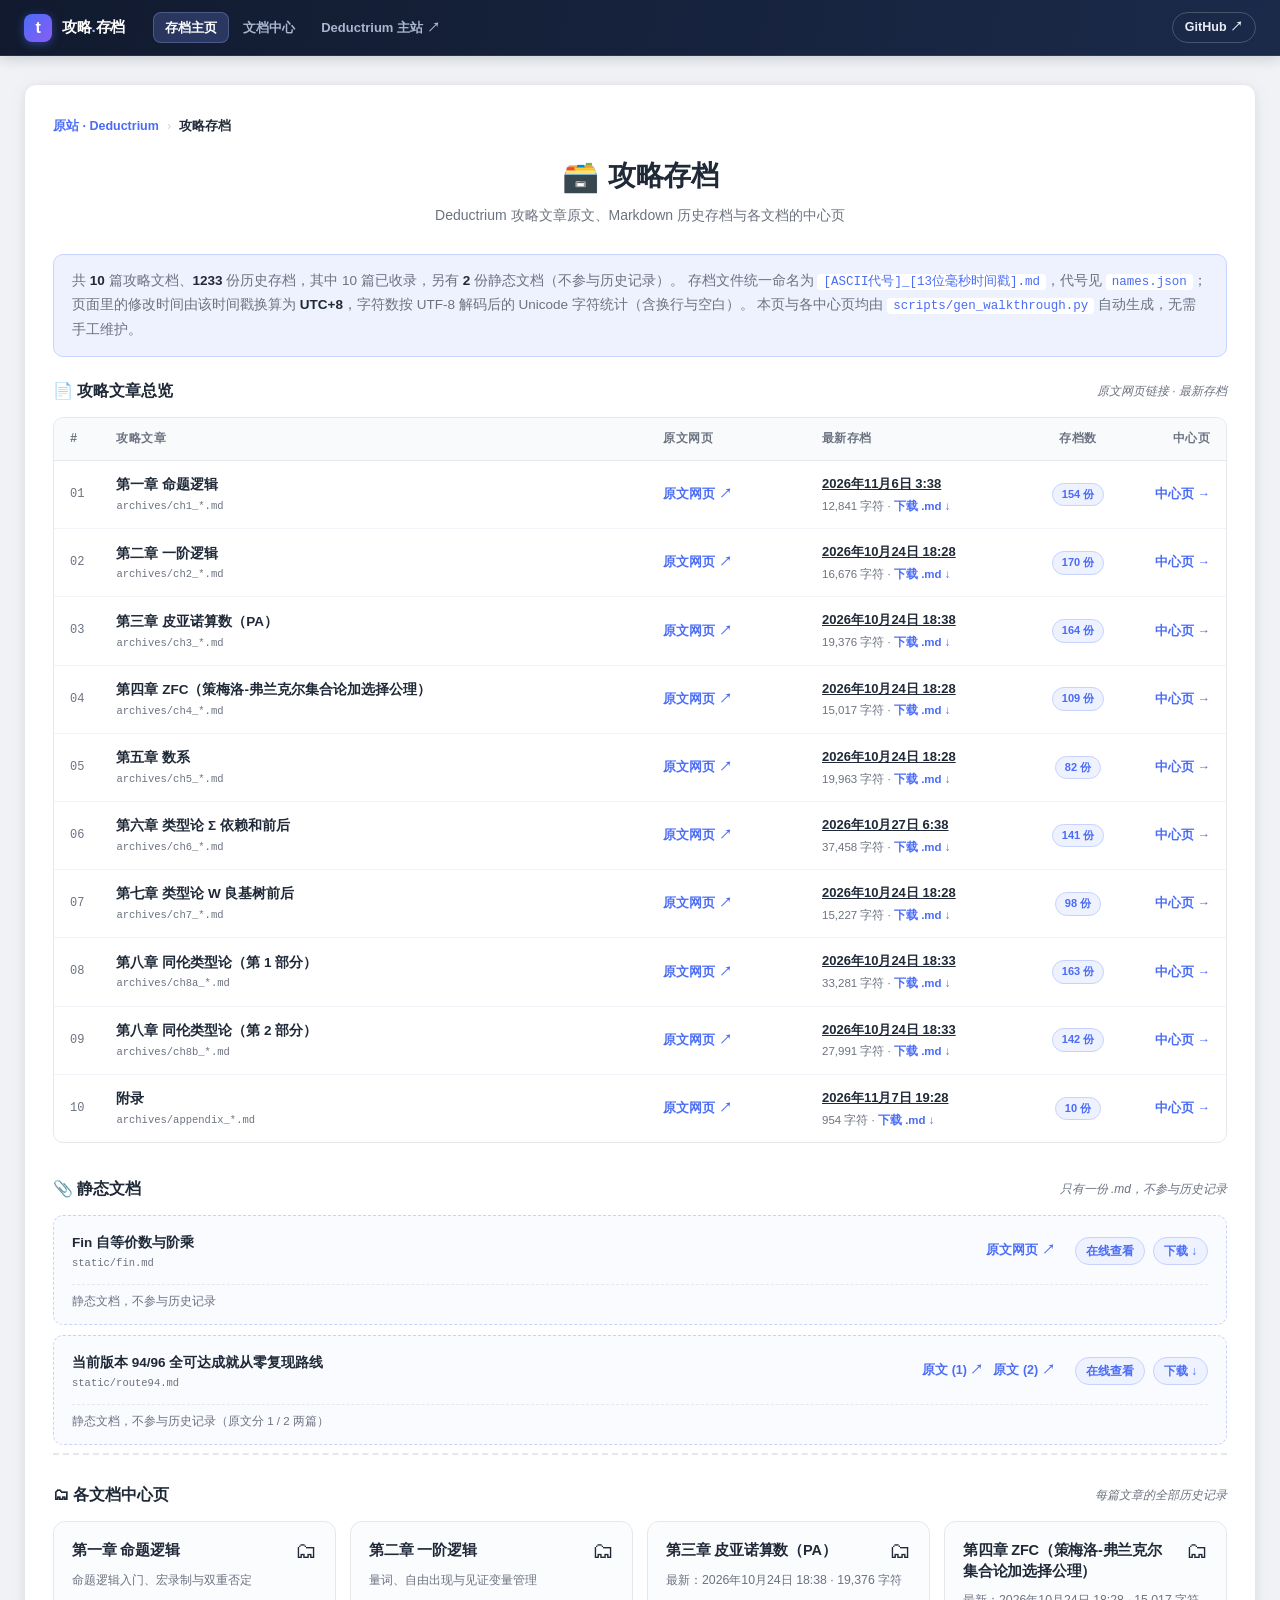
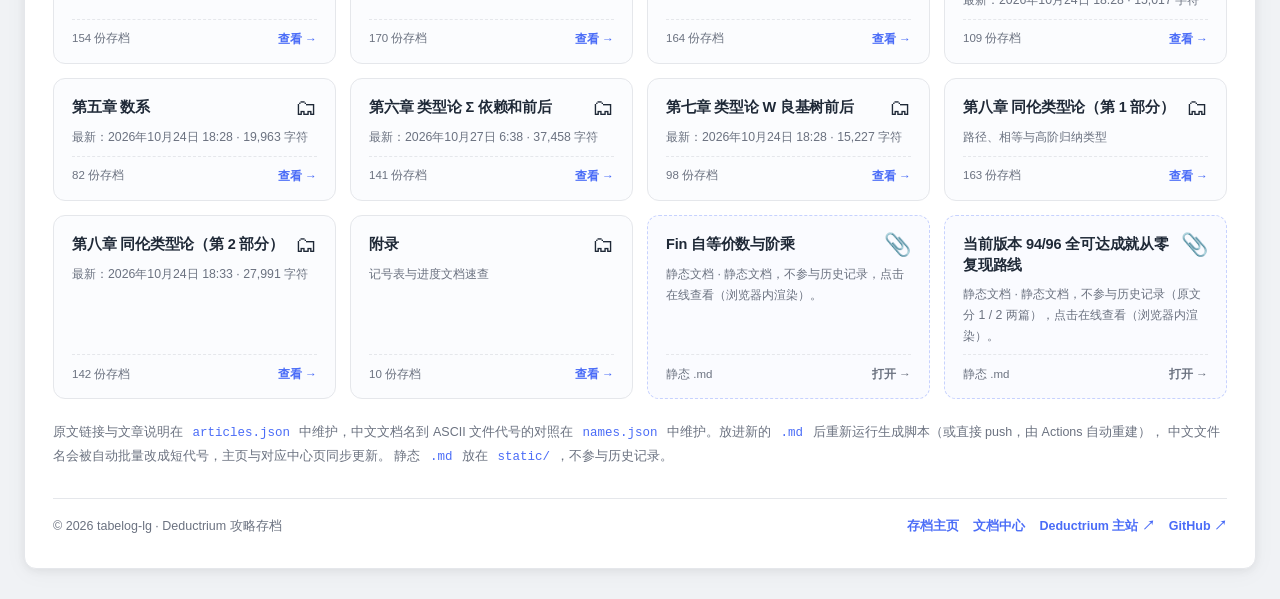
==== commit dbea0fcb: "chore: normalize filenames and rebuild walkthrough pages" ====
--- a/index.html
+++ b/index.html
@@ -33,7 +33,7 @@
         </div>
 
         <div class="wk-lead">
-            共 <strong>10</strong> 篇攻略文档、<strong>933</strong> 份历史存档，其中 10 篇已收录，另有 <strong>2</strong> 份静态文档（不参与历史记录）。
+            共 <strong>10</strong> 篇攻略文档、<strong>1233</strong> 份历史存档，其中 10 篇已收录，另有 <strong>2</strong> 份静态文档（不参与历史记录）。
             存档文件统一命名为 <code>[ASCII代号]_[13位毫秒时间戳].md</code>，代号见 <code>names.json</code>；
             页面里的修改时间由该时间戳换算为 <strong>UTC+8</strong>，字符数按 UTF-8 解码后的 Unicode 字符统计（含换行与空白）。
             本页与各中心页均由 <code>scripts/gen_walkthrough.py</code> 自动生成，无需手工维护。
@@ -86,8 +86,8 @@
                         <span class="wk-slug">archives/ch3_*.md</span>
                     </td>
                     <td><a class="wk-url" href="https://hedgedoc.envs.net/oFtjqCXESCirxALGiuvRbw" target="_blank" rel="noopener">原文网页 ↗</a></td>
-                    <td class="col-latest"><a class="wk-latest-time" href="view.html?f=archives/ch3_1794051026808.md">2026年11月7日 19:30</a><span class="wk-latest-meta">19,439 字符 · <a href="archives/ch3_1794051026808.md" download>下载 .md ↓</a></span></td>
-                    <td class="col-count"><span class="wk-pill">165 份</span></td>
+                    <td class="col-latest"><a class="wk-latest-time" href="view.html?f=archives/ch3_1792838304366.md">2026年10月24日 18:38</a><span class="wk-latest-meta">19,376 字符 · <a href="archives/ch3_1792838304366.md" download>下载 .md ↓</a></span></td>
+                    <td class="col-count"><span class="wk-pill">164 份</span></td>
                     <td class="col-center"><a class="wk-link" href="docs/ch3.html">中心页 →</a></td>
                 </tr>
                 <tr>
@@ -142,7 +142,7 @@
                     </td>
                     <td><a class="wk-url" href="https://hedgedoc.envs.net/sCGKhuBrSzyRVRMCHG_X1g" target="_blank" rel="noopener">原文网页 ↗</a></td>
                     <td class="col-latest"><a class="wk-latest-time" href="view.html?f=archives/ch8a_1792838004201.md">2026年10月24日 18:33</a><span class="wk-latest-meta">33,281 字符 · <a href="archives/ch8a_1792838004201.md" download>下载 .md ↓</a></span></td>
-                    <td class="col-count"><span class="wk-pill">2 份</span></td>
+                    <td class="col-count"><span class="wk-pill">163 份</span></td>
                     <td class="col-center"><a class="wk-link" href="docs/ch8a.html">中心页 →</a></td>
                 </tr>
                 <tr>
@@ -153,7 +153,7 @@
                     </td>
                     <td><a class="wk-url" href="https://hedgedoc.envs.net/H0kQsIfGQYSLwB-WUnLYxQ" target="_blank" rel="noopener">原文网页 ↗</a></td>
                     <td class="col-latest"><a class="wk-latest-time" href="view.html?f=archives/ch8b_1792838004442.md">2026年10月24日 18:33</a><span class="wk-latest-meta">27,991 字符 · <a href="archives/ch8b_1792838004442.md" download>下载 .md ↓</a></span></td>
-                    <td class="col-count"><span class="wk-pill">2 份</span></td>
+                    <td class="col-count"><span class="wk-pill">142 份</span></td>
                     <td class="col-center"><a class="wk-link" href="docs/ch8b.html">中心页 →</a></td>
                 </tr>
                 <tr>
@@ -225,8 +225,8 @@
             </a>
             <a class="wk-card" href="docs/ch3.html">
                 <div class="wk-card__top"><h3>第三章 皮亚诺算数（PA）</h3><span class="wk-card__icon">🗂</span></div>
-                <p>最新：2026年11月7日 19:30 · 19,439 字符</p>
-                <div class="wk-card__foot"><span>165 份存档</span><span class="wk-card__go">查看 →</span></div>
+                <p>最新：2026年10月24日 18:38 · 19,376 字符</p>
+                <div class="wk-card__foot"><span>164 份存档</span><span class="wk-card__go">查看 →</span></div>
             </a>
             <a class="wk-card" href="docs/ch4.html">
                 <div class="wk-card__top"><h3>第四章 ZFC（策梅洛-弗兰克尔集合论加选择公理）</h3><span class="wk-card__icon">🗂</span></div>
@@ -251,12 +251,12 @@
             <a class="wk-card" href="docs/ch8a.html">
                 <div class="wk-card__top"><h3>第八章 同伦类型论（第 1 部分）</h3><span class="wk-card__icon">🗂</span></div>
                 <p>路径、相等与高阶归纳类型</p>
-                <div class="wk-card__foot"><span>2 份存档</span><span class="wk-card__go">查看 →</span></div>
+                <div class="wk-card__foot"><span>163 份存档</span><span class="wk-card__go">查看 →</span></div>
             </a>
             <a class="wk-card" href="docs/ch8b.html">
                 <div class="wk-card__top"><h3>第八章 同伦类型论（第 2 部分）</h3><span class="wk-card__icon">🗂</span></div>
                 <p>最新：2026年10月24日 18:33 · 27,991 字符</p>
-                <div class="wk-card__foot"><span>2 份存档</span><span class="wk-card__go">查看 →</span></div>
+                <div class="wk-card__foot"><span>142 份存档</span><span class="wk-card__go">查看 →</span></div>
             </a>
             <a class="wk-card" href="docs/appendix.html">
                 <div class="wk-card__top"><h3>附录</h3><span class="wk-card__icon">🗂</span></div>
